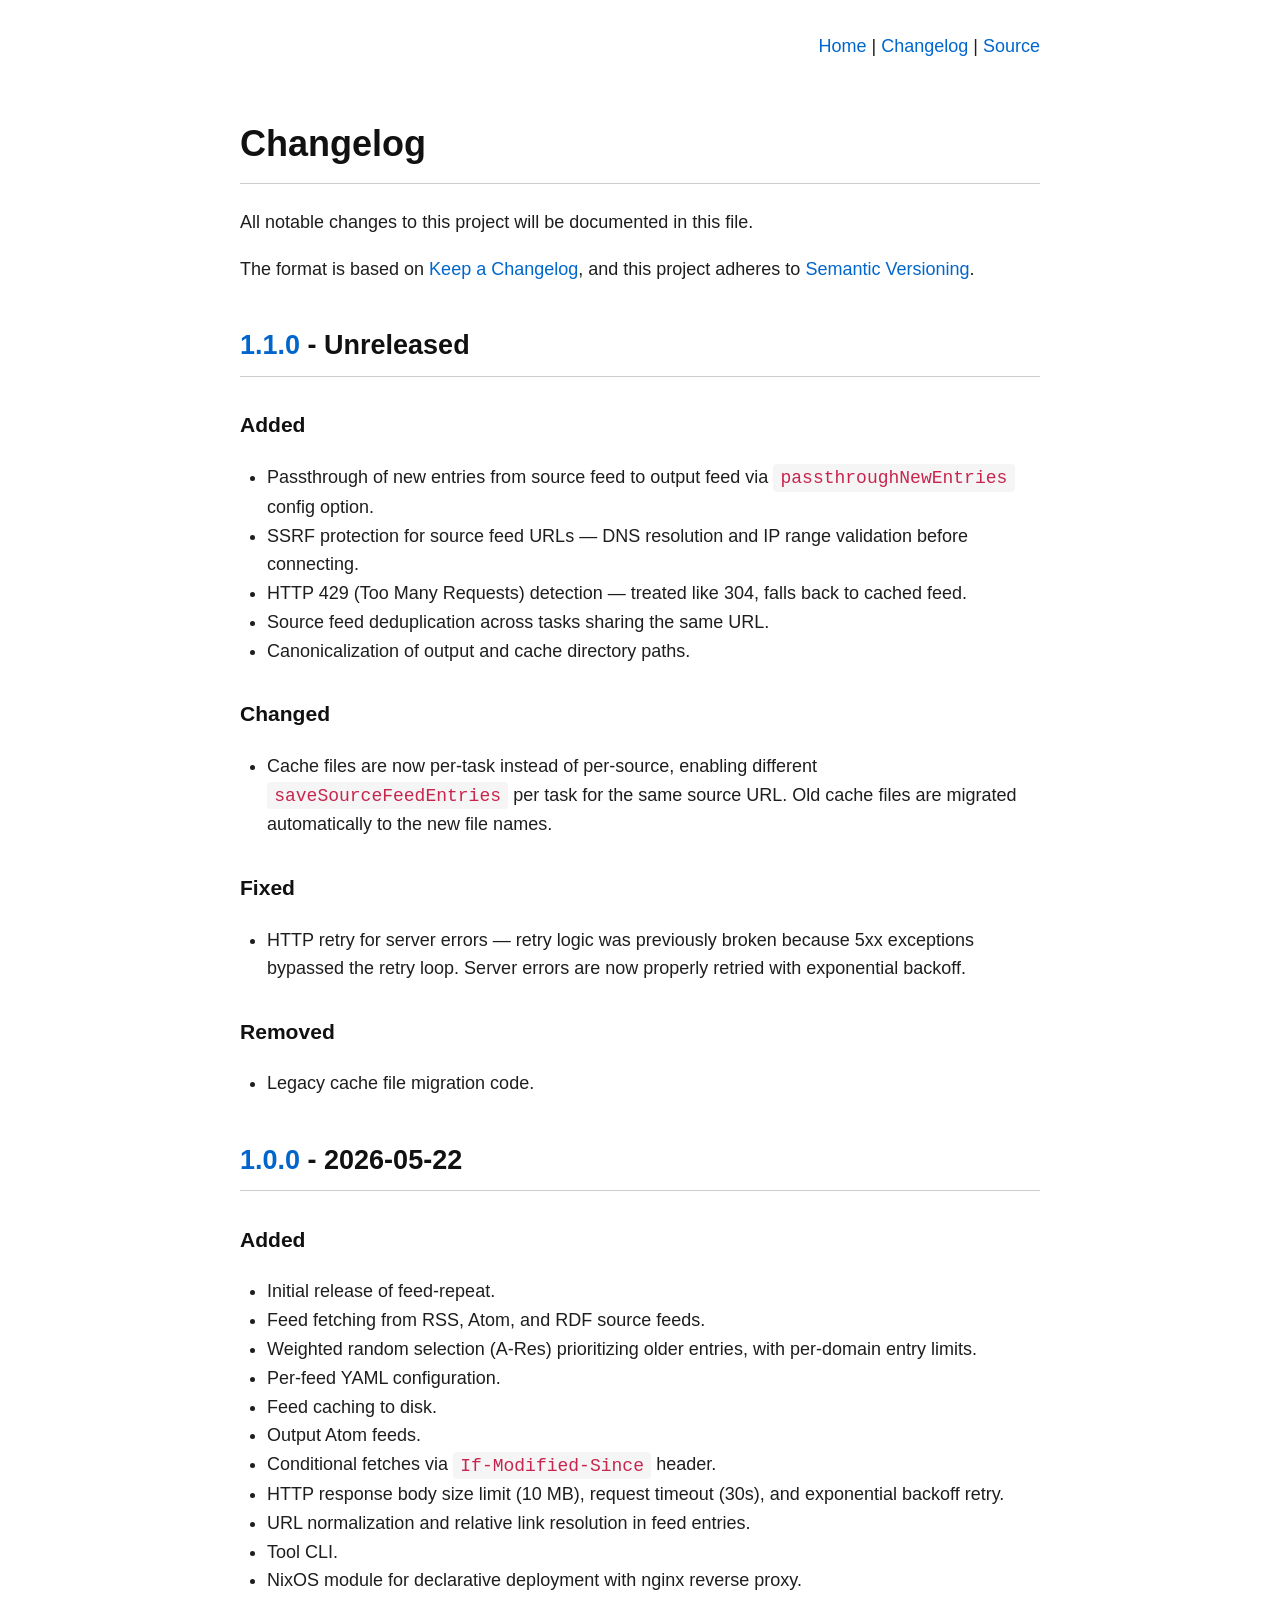
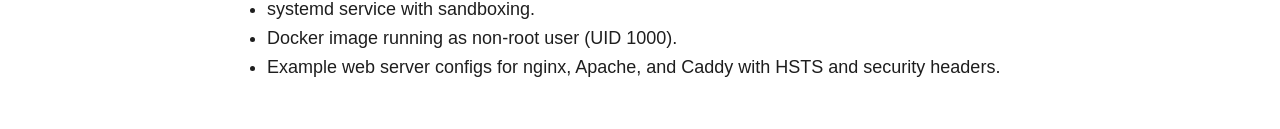
==== docs/CHANGELOG.html @ 39e932a2 "Adds generated website" ====
<!DOCTYPE html>
<html xmlns="http://www.w3.org/1999/xhtml" lang xml:lang>
<head>
  <meta charset="utf-8" />
  <meta name="generator" content="pandoc" />
  <meta name="viewport" content="width=device-width, initial-scale=1.0, user-scalable=yes" />
  <title>Changelog — feed-repeat</title>
  <style>
code{white-space: pre-wrap;}
span.smallcaps{font-variant: small-caps;}
div.columns{display: flex; gap: min(4vw, 1.5em);}
div.column{flex: auto; overflow-x: auto;}
div.hanging-indent{margin-left: 1.5em; text-indent: -1.5em;}

ul.task-list[class]{list-style: none;}
ul.task-list li input[type="checkbox"] {
font-size: inherit;
width: 0.8em;
margin: 0 0.8em 0.2em -1.6em;
vertical-align: middle;
}
.display.math{display: block; text-align: center; margin: 0.5rem auto;}
</style>
  <style type="text/css">

body {
background-color: #ffffff;
color: #1e1e1e;
font-family: sans-serif;
font-size: 18px;
line-height: 1.6;
margin: 0 auto;
padding: 2rem;
max-width: 50rem;
}

h1, h2, h3, h4, h5, h6 {
color: #111111;
margin-top: 1.5em;
}
h1, h2 {
border-bottom: 1px solid #ccc;
padding-bottom: 0.3em;
}

a {
color: #0066cc;
text-decoration: none;
}
a:hover {
text-decoration: underline;
}

pre, code {
background-color: #f5f5f5;
color: #c7254e;
padding: 0.2em 0.4em;
border-radius: 4px;
font-family: monospace;
}
pre {
padding: 1em;
overflow-x: auto;
white-space: pre-wrap;
word-wrap: break-word;
}

blockquote {
border-left: 4px solid #ccc;
margin: 1em 0;
padding-left: 1em;
color: #666;
font-style: italic;
}

ul, ol {
padding-left: 1.5em;
}

table {
border-collapse: collapse;
margin: 1em 0;
width: 100%;
display: block;
overflow-x: auto;
}
table, th, td {
border: 1px solid #ccc;
}
th, td {
padding: 0.5em;
}
th {
background: #eee;
color: #111;
}

img, video, iframe {
max-width: 100%;
height: auto;
display: block;
margin: 1em auto;
}

hr {
border: none;
border-top: 1px solid #ccc;
}

p {
margin: 1em 0;
}
nav {
text-align: right;
}</style>
</head>
<body>
<nav><a href="index.html">Home</a> | <a href="CHANGELOG.html">Changelog</a> | <a href="https://github.com/abhin4v/feed-repeat">Source</a></nav>

<h1 id="changelog">Changelog</h1>
<p>All notable changes to this project will be documented in this
file.</p>
<p>The format is based on <a href="https://keepachangelog.com/en/1.1.0/">Keep a Changelog</a>, and
this project adheres to <a href="https://semver.org/spec/v2.0.0.html">Semantic Versioning</a>.</p>
<h2 id="unreleased"><a href="https://github.com/abhin4v/feed-repeat/compare/1.0.0...main">1.1.0</a>
- Unreleased</h2>
<h3 id="added">Added</h3>
<ul>
<li>Passthrough of new entries from source feed to output feed via
<code>passthroughNewEntries</code> config option.</li>
<li>SSRF protection for source feed URLs — DNS resolution and IP range
validation before connecting.</li>
<li>HTTP 429 (Too Many Requests) detection — treated like 304, falls
back to cached feed.</li>
<li>Source feed deduplication across tasks sharing the same URL.</li>
<li>Canonicalization of output and cache directory paths.</li>
</ul>
<h3 id="changed">Changed</h3>
<ul>
<li>Cache files are now per-task instead of per-source, enabling
different <code>saveSourceFeedEntries</code> per task for the same
source URL. Old cache files are migrated automatically to the new file
names.</li>
</ul>
<h3 id="fixed">Fixed</h3>
<ul>
<li>HTTP retry for server errors — retry logic was previously broken
because 5xx exceptions bypassed the retry loop. Server errors are now
properly retried with exponential backoff.</li>
</ul>
<h3 id="removed">Removed</h3>
<ul>
<li>Legacy cache file migration code.</li>
</ul>
<h2 id="section"><a href="https://github.com/abhin4v/feed-repeat/releases/tag/1.0.0">1.0.0</a>
- 2026-05-22</h2>
<h3 id="added-1">Added</h3>
<ul>
<li>Initial release of feed-repeat.</li>
<li>Feed fetching from RSS, Atom, and RDF source feeds.</li>
<li>Weighted random selection (A-Res) prioritizing older entries, with
per-domain entry limits.</li>
<li>Per-feed YAML configuration.</li>
<li>Feed caching to disk.</li>
<li>Output Atom feeds.</li>
<li>Conditional fetches via <code>If-Modified-Since</code> header.</li>
<li>HTTP response body size limit (10 MB), request timeout (30s), and
exponential backoff retry.</li>
<li>URL normalization and relative link resolution in feed entries.</li>
<li>Tool CLI.</li>
<li>NixOS module for declarative deployment with nginx reverse
proxy.</li>
<li>systemd service with sandboxing.</li>
<li>Docker image running as non-root user (UID 1000).</li>
<li>Example web server configs for nginx, Apache, and Caddy with HSTS
and security headers.</li>
</ul>
</body>
</html>
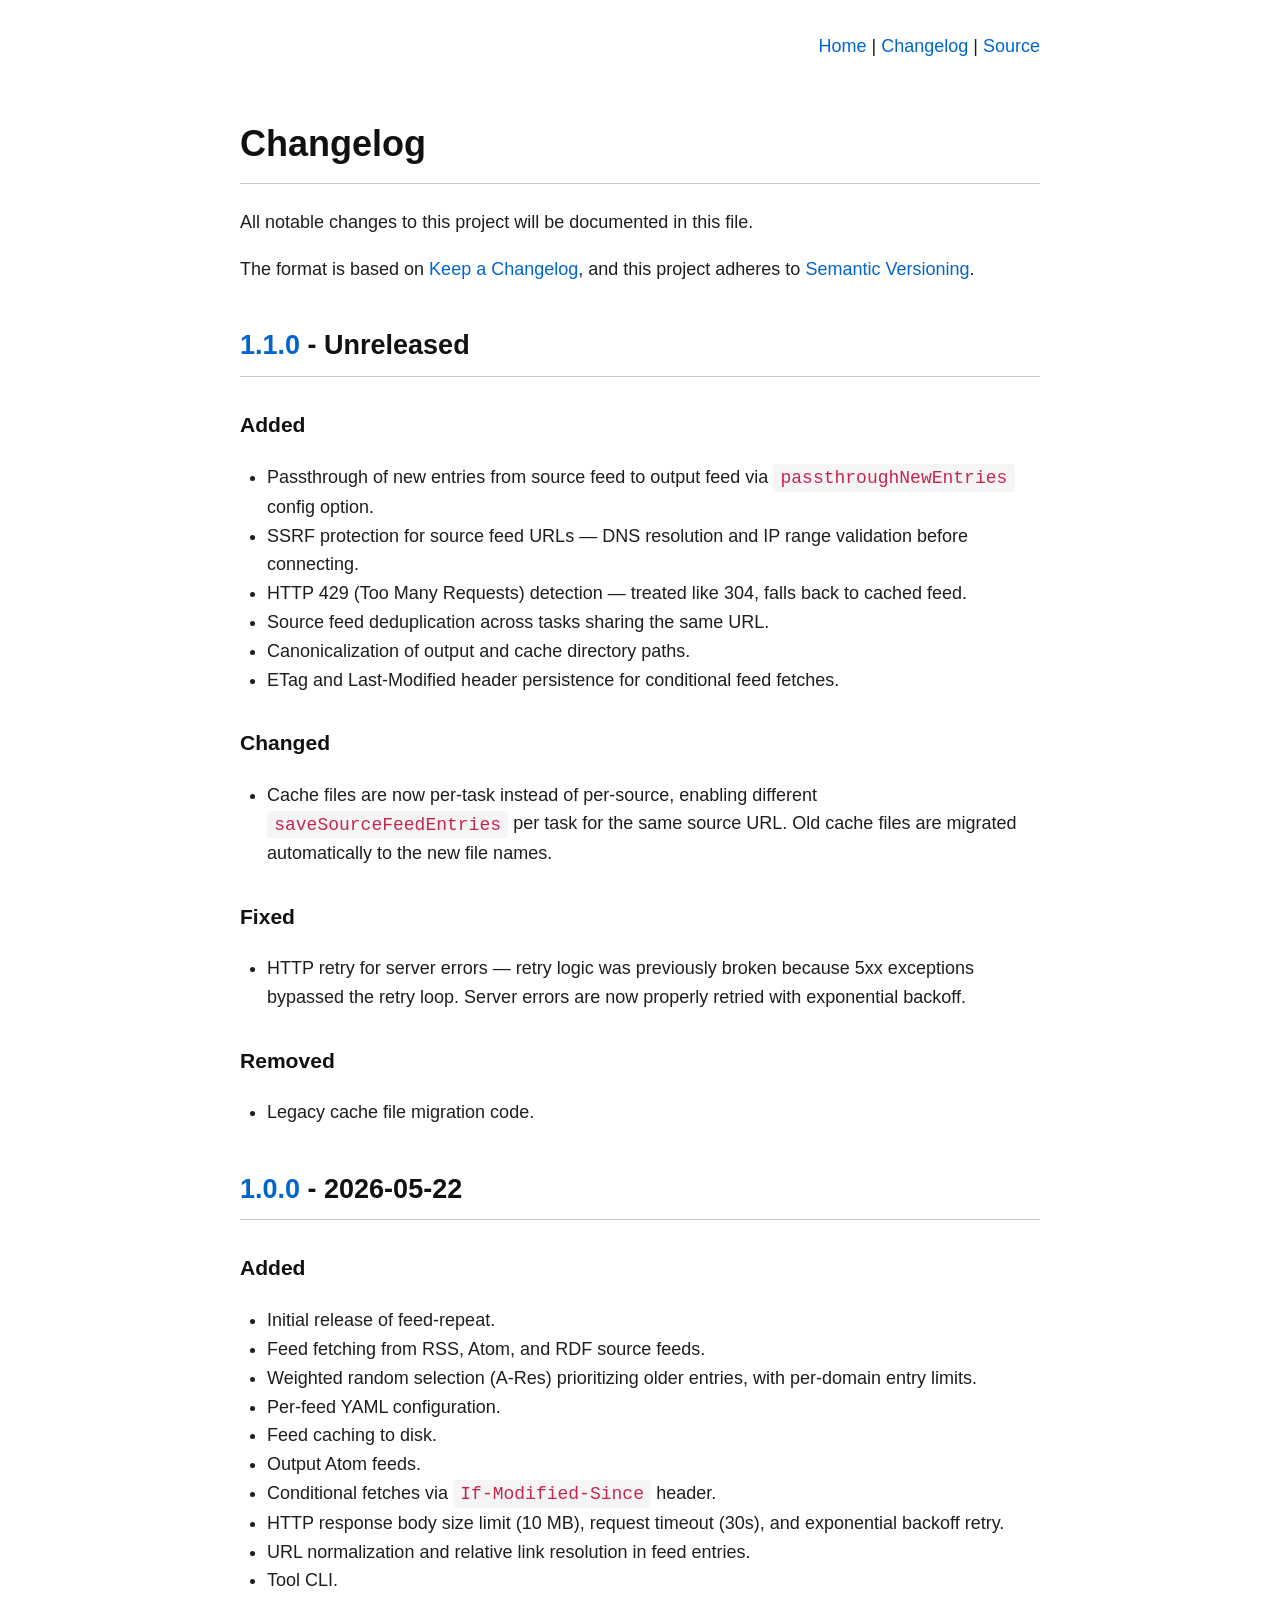
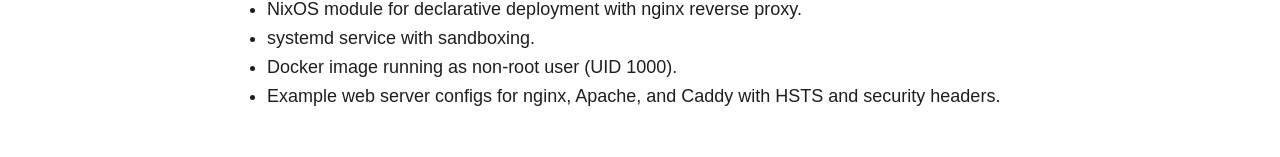
==== commit 1529db51: "Adds support for conditional fetch based on ETag header + persistence of ETag and Last-Modified head" ====
--- a/docs/CHANGELOG.html
+++ b/docs/CHANGELOG.html
@@ -134,6 +134,8 @@
 back to cached feed.</li>
 <li>Source feed deduplication across tasks sharing the same URL.</li>
 <li>Canonicalization of output and cache directory paths.</li>
+<li>ETag and Last-Modified header persistence for conditional feed
+fetches.</li>
 </ul>
 <h3 id="changed">Changed</h3>
 <ul>
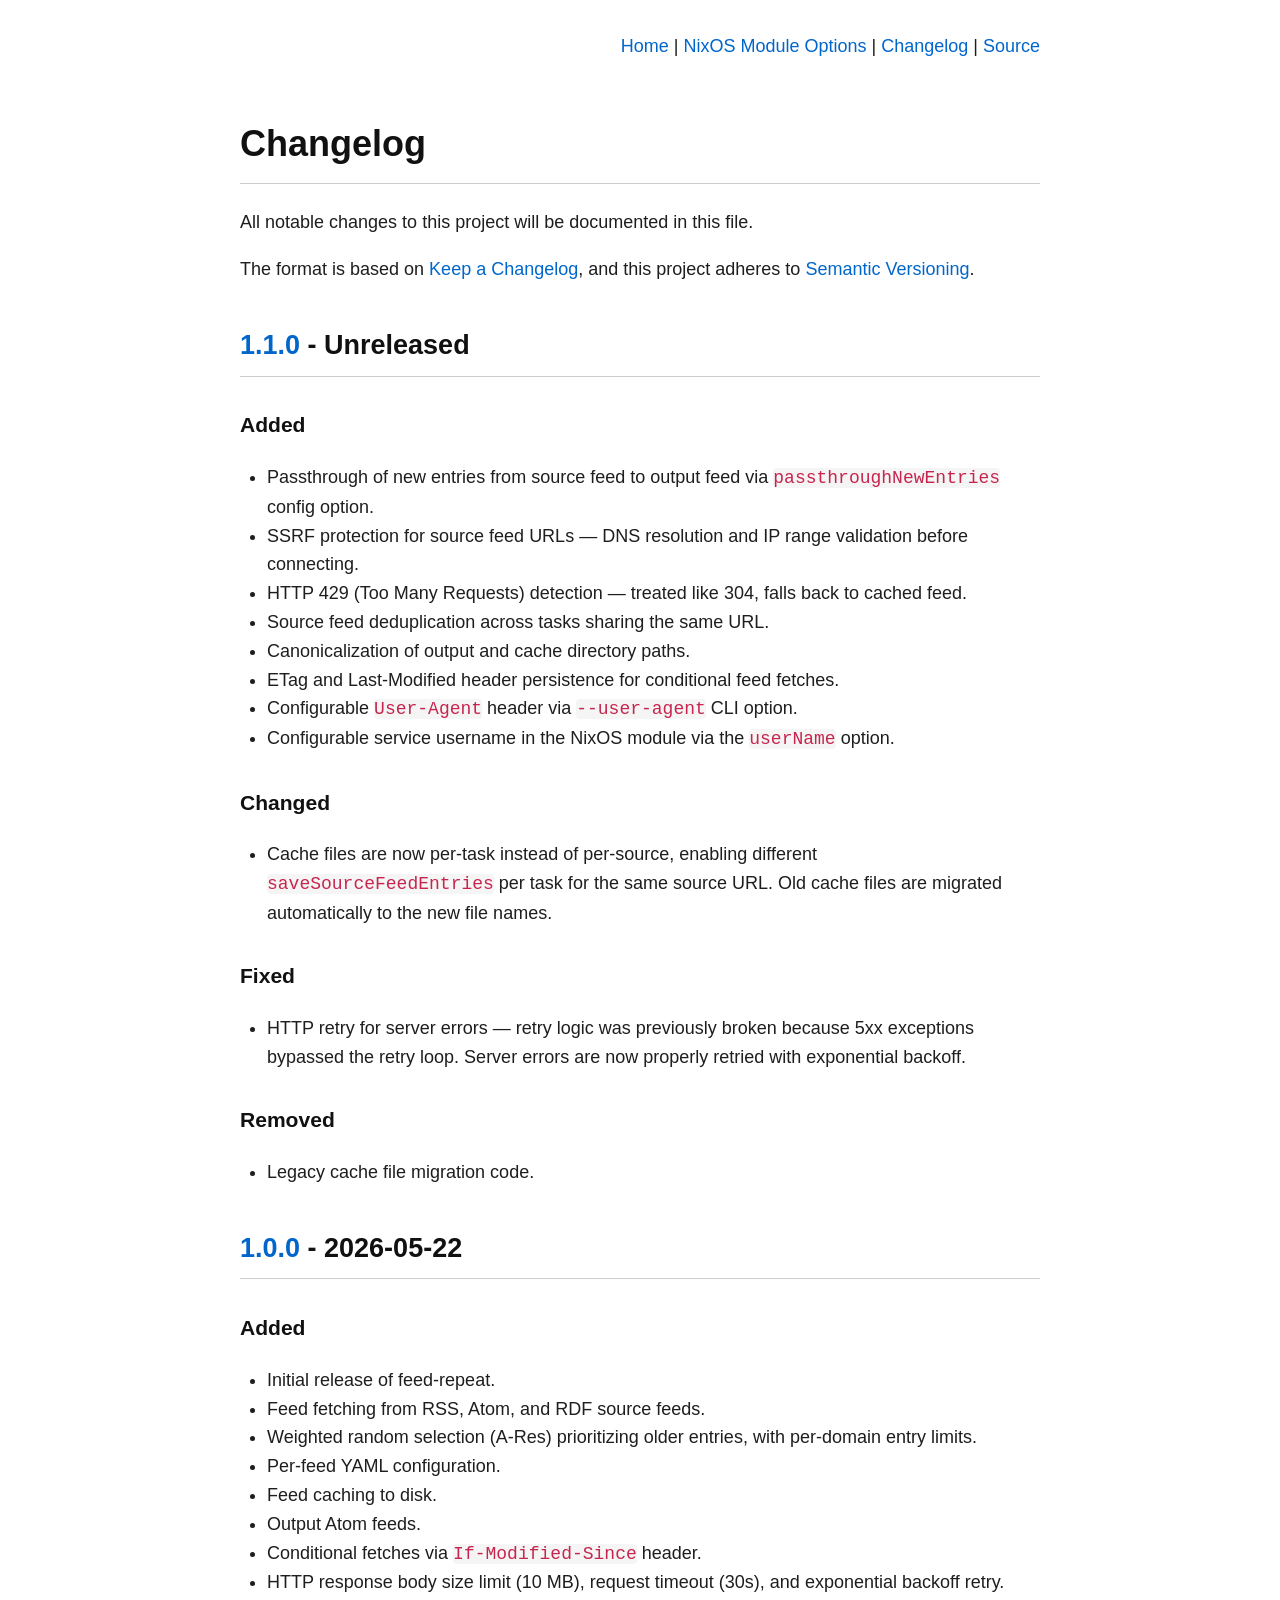
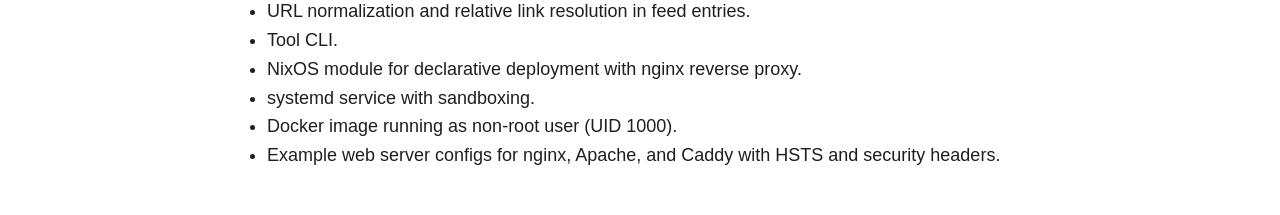
==== commit 5dc22871: "Adds docs for NixOS module options" ====
--- a/docs/CHANGELOG.html
+++ b/docs/CHANGELOG.html
@@ -54,7 +54,6 @@
 pre, code {
 background-color: #f5f5f5;
 color: #c7254e;
-padding: 0.2em 0.4em;
 border-radius: 4px;
 font-family: monospace;
 }
@@ -112,10 +111,11 @@
 }
 nav {
 text-align: right;
-}</style>
+}
+</style>
 </head>
 <body>
-<nav><a href="index.html">Home</a> | <a href="CHANGELOG.html">Changelog</a> | <a href="https://github.com/abhin4v/feed-repeat">Source</a></nav>
+<nav><a href="index.html">Home</a> | <a href="nix-module-options.html">NixOS Module Options</a> | <a href="CHANGELOG.html">Changelog</a> | <a href="https://github.com/abhin4v/feed-repeat">Source</a></nav>
 
 <h1 id="changelog">Changelog</h1>
 <p>All notable changes to this project will be documented in this
@@ -136,6 +136,10 @@
 <li>Canonicalization of output and cache directory paths.</li>
 <li>ETag and Last-Modified header persistence for conditional feed
 fetches.</li>
+<li>Configurable <code>User-Agent</code> header via
+<code>--user-agent</code> CLI option.</li>
+<li>Configurable service username in the NixOS module via the
+<code>userName</code> option.</li>
 </ul>
 <h3 id="changed">Changed</h3>
 <ul>
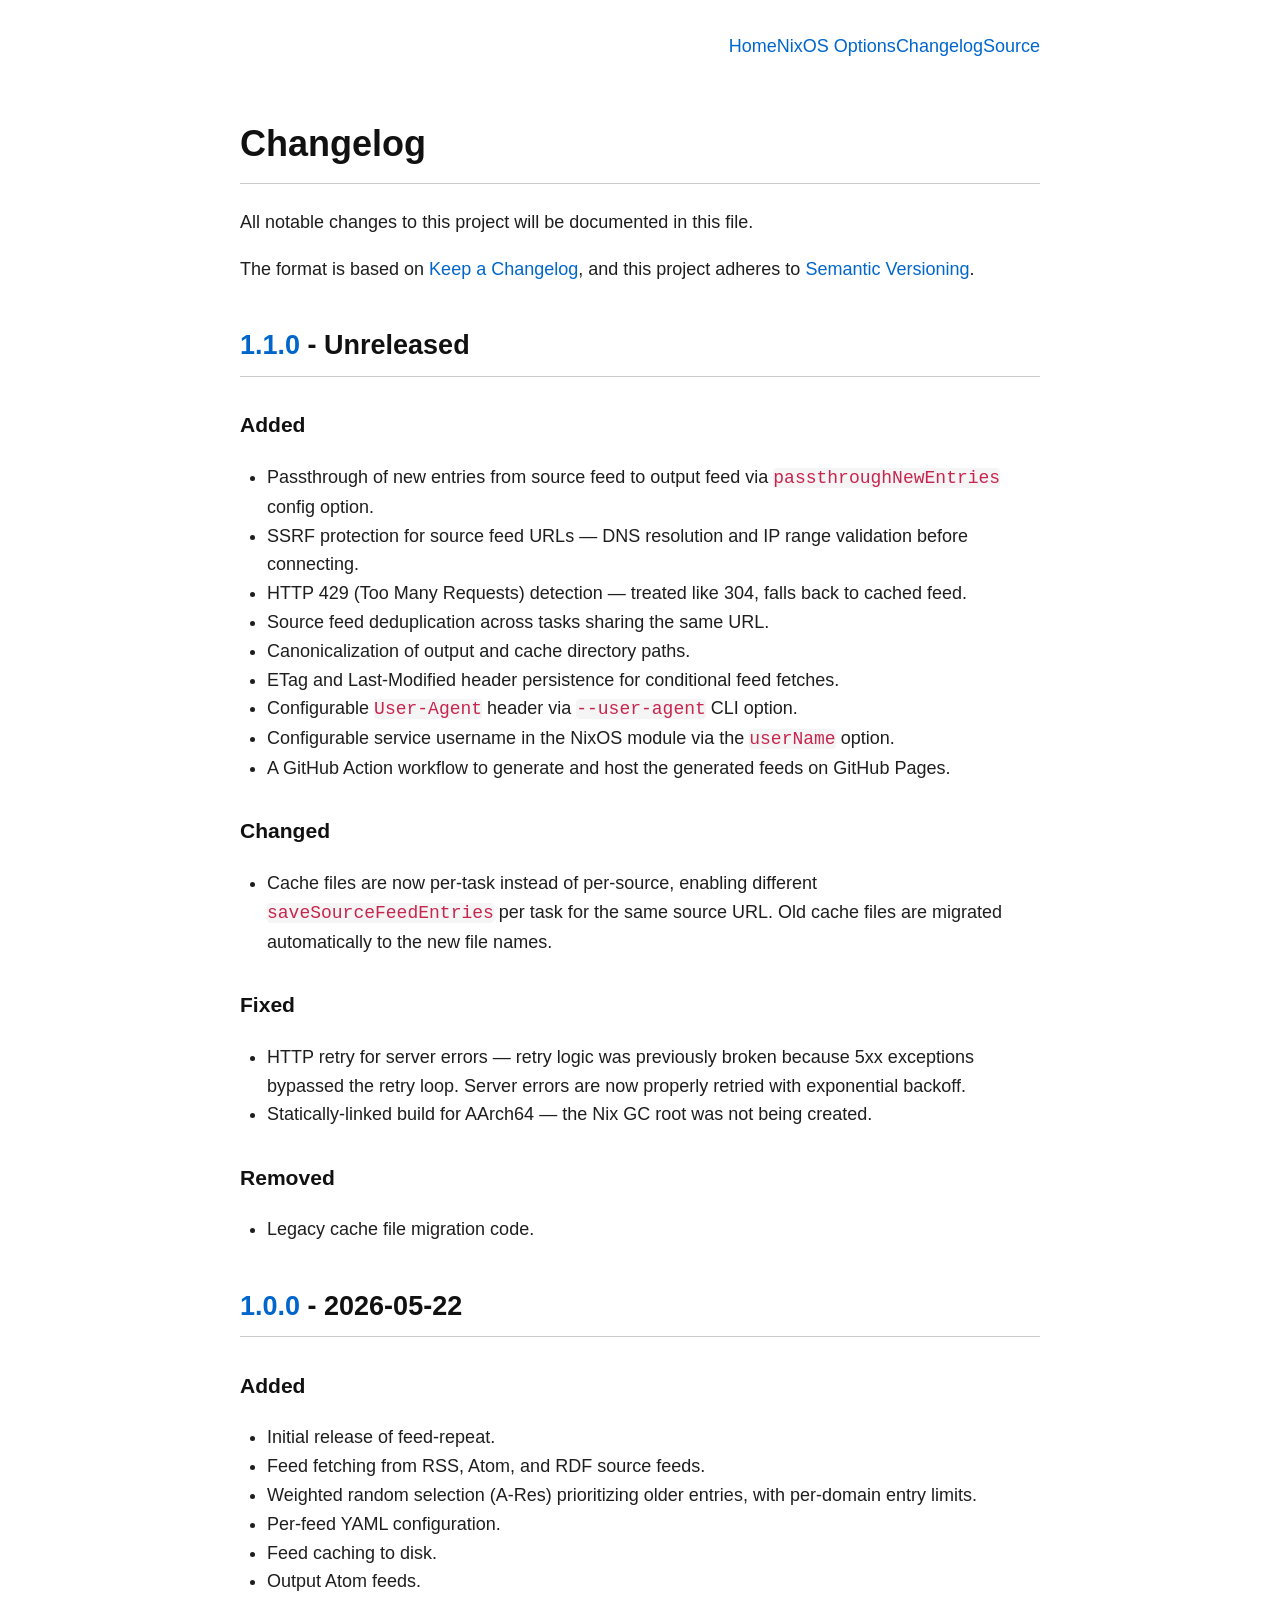
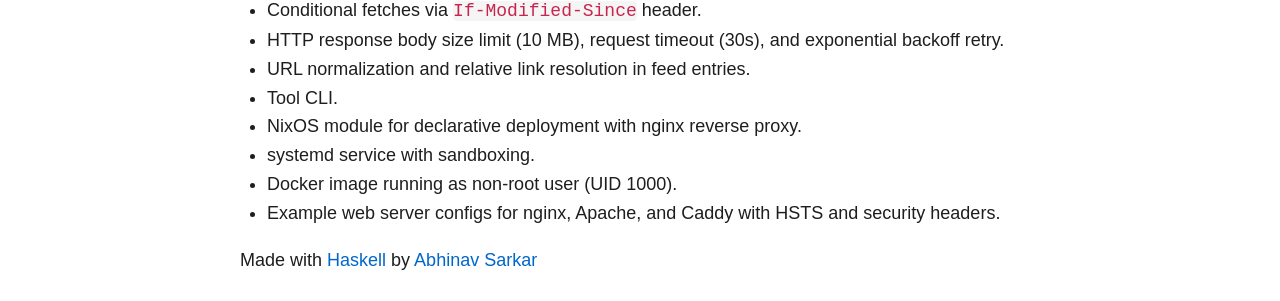
==== commit b7b3ec32: "Fixes static build for AArch64" ====
--- a/docs/CHANGELOG.html
+++ b/docs/CHANGELOG.html
@@ -1,128 +1,41 @@
 <!DOCTYPE html>
-<html xmlns="http://www.w3.org/1999/xhtml" lang xml:lang>
+<html xmlns="http://www.w3.org/1999/xhtml" lang="" xml:lang="">
 <head>
   <meta charset="utf-8" />
   <meta name="generator" content="pandoc" />
   <meta name="viewport" content="width=device-width, initial-scale=1.0, user-scalable=yes" />
   <title>Changelog — feed-repeat</title>
   <style>
-code{white-space: pre-wrap;}
-span.smallcaps{font-variant: small-caps;}
-div.columns{display: flex; gap: min(4vw, 1.5em);}
-div.column{flex: auto; overflow-x: auto;}
-div.hanging-indent{margin-left: 1.5em; text-indent: -1.5em;}
-
-ul.task-list[class]{list-style: none;}
-ul.task-list li input[type="checkbox"] {
-font-size: inherit;
-width: 0.8em;
-margin: 0 0.8em 0.2em -1.6em;
-vertical-align: middle;
-}
-.display.math{display: block; text-align: center; margin: 0.5rem auto;}
-</style>
-  <style type="text/css">
-
-body {
-background-color: #ffffff;
-color: #1e1e1e;
-font-family: sans-serif;
-font-size: 18px;
-line-height: 1.6;
-margin: 0 auto;
-padding: 2rem;
-max-width: 50rem;
-}
-
-h1, h2, h3, h4, h5, h6 {
-color: #111111;
-margin-top: 1.5em;
-}
-h1, h2 {
-border-bottom: 1px solid #ccc;
-padding-bottom: 0.3em;
-}
-
-a {
-color: #0066cc;
-text-decoration: none;
-}
-a:hover {
-text-decoration: underline;
-}
-
-pre, code {
-background-color: #f5f5f5;
-color: #c7254e;
-border-radius: 4px;
-font-family: monospace;
-}
-pre {
-padding: 1em;
-overflow-x: auto;
-white-space: pre-wrap;
-word-wrap: break-word;
-}
-
-blockquote {
-border-left: 4px solid #ccc;
-margin: 1em 0;
-padding-left: 1em;
-color: #666;
-font-style: italic;
-}
-
-ul, ol {
-padding-left: 1.5em;
-}
-
-table {
-border-collapse: collapse;
-margin: 1em 0;
-width: 100%;
-display: block;
-overflow-x: auto;
-}
-table, th, td {
-border: 1px solid #ccc;
-}
-th, td {
-padding: 0.5em;
-}
-th {
-background: #eee;
-color: #111;
-}
-
-img, video, iframe {
-max-width: 100%;
-height: auto;
-display: block;
-margin: 1em auto;
-}
-
-hr {
-border: none;
-border-top: 1px solid #ccc;
-}
-
-p {
-margin: 1em 0;
-}
-nav {
-text-align: right;
-}
-</style>
+    code{white-space: pre-wrap;}
+    span.smallcaps{font-variant: small-caps;}
+    div.columns{display: flex; gap: min(4vw, 1.5em);}
+    div.column{flex: auto; overflow-x: auto;}
+    div.hanging-indent{margin-left: 1.5em; text-indent: -1.5em;}
+    /* The extra [class] is a hack that increases specificity enough to
+       override a similar rule in reveal.js */
+    ul.task-list[class]{list-style: none;}
+    ul.task-list li input[type="checkbox"] {
+      font-size: inherit;
+      width: 0.8em;
+      margin: 0 0.8em 0.2em -1.6em;
+      vertical-align: middle;
+    }
+    .display.math{display: block; text-align: center; margin: 0.5rem auto;}
+  </style>
+  <link rel="stylesheet" href="light.css" />
 </head>
 <body>
-<nav><a href="index.html">Home</a> | <a href="nix-module-options.html">NixOS Module Options</a> | <a href="CHANGELOG.html">Changelog</a> | <a href="https://github.com/abhin4v/feed-repeat">Source</a></nav>
+<nav><a href="index.html">Home</a><a href="nix-module-options.html">NixOS Options</a><a href="CHANGELOG.html">Changelog</a><a href="https://github.com/abhin4v/feed-repeat">Source</a></nav>
 
 <h1 id="changelog">Changelog</h1>
 <p>All notable changes to this project will be documented in this
 file.</p>
-<p>The format is based on <a href="https://keepachangelog.com/en/1.1.0/">Keep a Changelog</a>, and
-this project adheres to <a href="https://semver.org/spec/v2.0.0.html">Semantic Versioning</a>.</p>
-<h2 id="unreleased"><a href="https://github.com/abhin4v/feed-repeat/compare/1.0.0...main">1.1.0</a>
+<p>The format is based on <a
+href="https://keepachangelog.com/en/1.1.0/">Keep a Changelog</a>, and
+this project adheres to <a
+href="https://semver.org/spec/v2.0.0.html">Semantic Versioning</a>.</p>
+<h2 id="unreleased"><a
+href="https://github.com/abhin4v/feed-repeat/compare/1.0.0...main">1.1.0</a>
 - Unreleased</h2>
 <h3 id="added">Added</h3>
 <ul>
@@ -140,6 +53,8 @@
 <code>--user-agent</code> CLI option.</li>
 <li>Configurable service username in the NixOS module via the
 <code>userName</code> option.</li>
+<li>A GitHub Action workflow to generate and host the generated feeds on
+GitHub Pages.</li>
 </ul>
 <h3 id="changed">Changed</h3>
 <ul>
@@ -153,12 +68,15 @@
 <li>HTTP retry for server errors — retry logic was previously broken
 because 5xx exceptions bypassed the retry loop. Server errors are now
 properly retried with exponential backoff.</li>
+<li>Statically-linked build for AArch64 — the Nix GC root was not being
+created.</li>
 </ul>
 <h3 id="removed">Removed</h3>
 <ul>
 <li>Legacy cache file migration code.</li>
 </ul>
-<h2 id="section"><a href="https://github.com/abhin4v/feed-repeat/releases/tag/1.0.0">1.0.0</a>
+<h2 id="section"><a
+href="https://github.com/abhin4v/feed-repeat/releases/tag/1.0.0">1.0.0</a>
 - 2026-05-22</h2>
 <h3 id="added-1">Added</h3>
 <ul>
@@ -181,5 +99,6 @@
 <li>Example web server configs for nginx, Apache, and Caddy with HSTS
 and security headers.</li>
 </ul>
+<footer>Made with <a href="https://www.haskell.org/">Haskell</a> by <a href="https://abhinavsarkar.net/">Abhinav Sarkar</a></footer>
 </body>
 </html>
--- a/docs/light.css
+++ b/docs/light.css
@@ -0,0 +1,106 @@
+/** MIT License Copyright (c) 2024 MingFei2001
+https://github.com/MingFei2001/pandoc-css/blob/main/themes/basic/light.css
+**/
+
+/* Base body styles */
+body {
+  background-color: #ffffff;
+  color: #1e1e1e;
+  font-family: sans-serif;
+  font-size: 18px;
+  line-height: 1.6;
+  margin: 0 auto;
+  padding: 2rem;
+  max-width: 50rem;
+}
+
+/* Headings */
+h1, h2, h3, h4, h5, h6 {
+  color: #111111;
+  margin-top: 1.5em;
+}
+
+h1, h2 {
+  border-bottom: 1px solid #ccc;
+  padding-bottom: 0.3em;
+}
+
+/* Links */
+a {
+  color: #0066cc;
+  text-decoration: none;
+}
+a:hover {
+  text-decoration: underline;
+}
+
+/* Code blocks and inline code */
+pre, code {
+  background-color: #f5f5f5;
+  color: #c7254e;
+  border-radius: 4px;
+  font-family: monospace;
+}
+
+pre {
+  padding: 1em;
+  overflow-x: auto;
+  white-space: pre-wrap;
+  word-wrap: break-word;
+}
+
+/* Blockquotes */
+blockquote {
+  border-left: 4px solid #ccc;
+  margin: 1em 0;
+  padding-left: 1em;
+  color: #666;
+  font-style: italic;
+}
+
+/* Lists */
+ul, ol {
+  padding-left: 1.5em;
+}
+
+/* Tables */
+table {
+  border-collapse: collapse;
+  margin: 1em 0;
+  width: 100%;
+  display: block;
+  overflow-x: auto;
+}
+table, th, td {
+  border: 1px solid #ccc;
+}
+th, td {
+  padding: 0.5em;
+}
+th {
+  background: #eee;
+  color: #111;
+}
+
+/* Media (images, videos, iframes) */
+img, video, iframe {
+  max-width: 100%;
+  height: auto;
+  display: block;
+  margin: 1em auto;
+}
+
+/* Horizontal rule */
+hr {
+  border: none;
+  border-top: 1px solid #ccc;
+}
+
+/* Paragraph spacing */
+p {
+  margin: 1em 0;
+}
+
+nav {
+  text-align: right;
+}
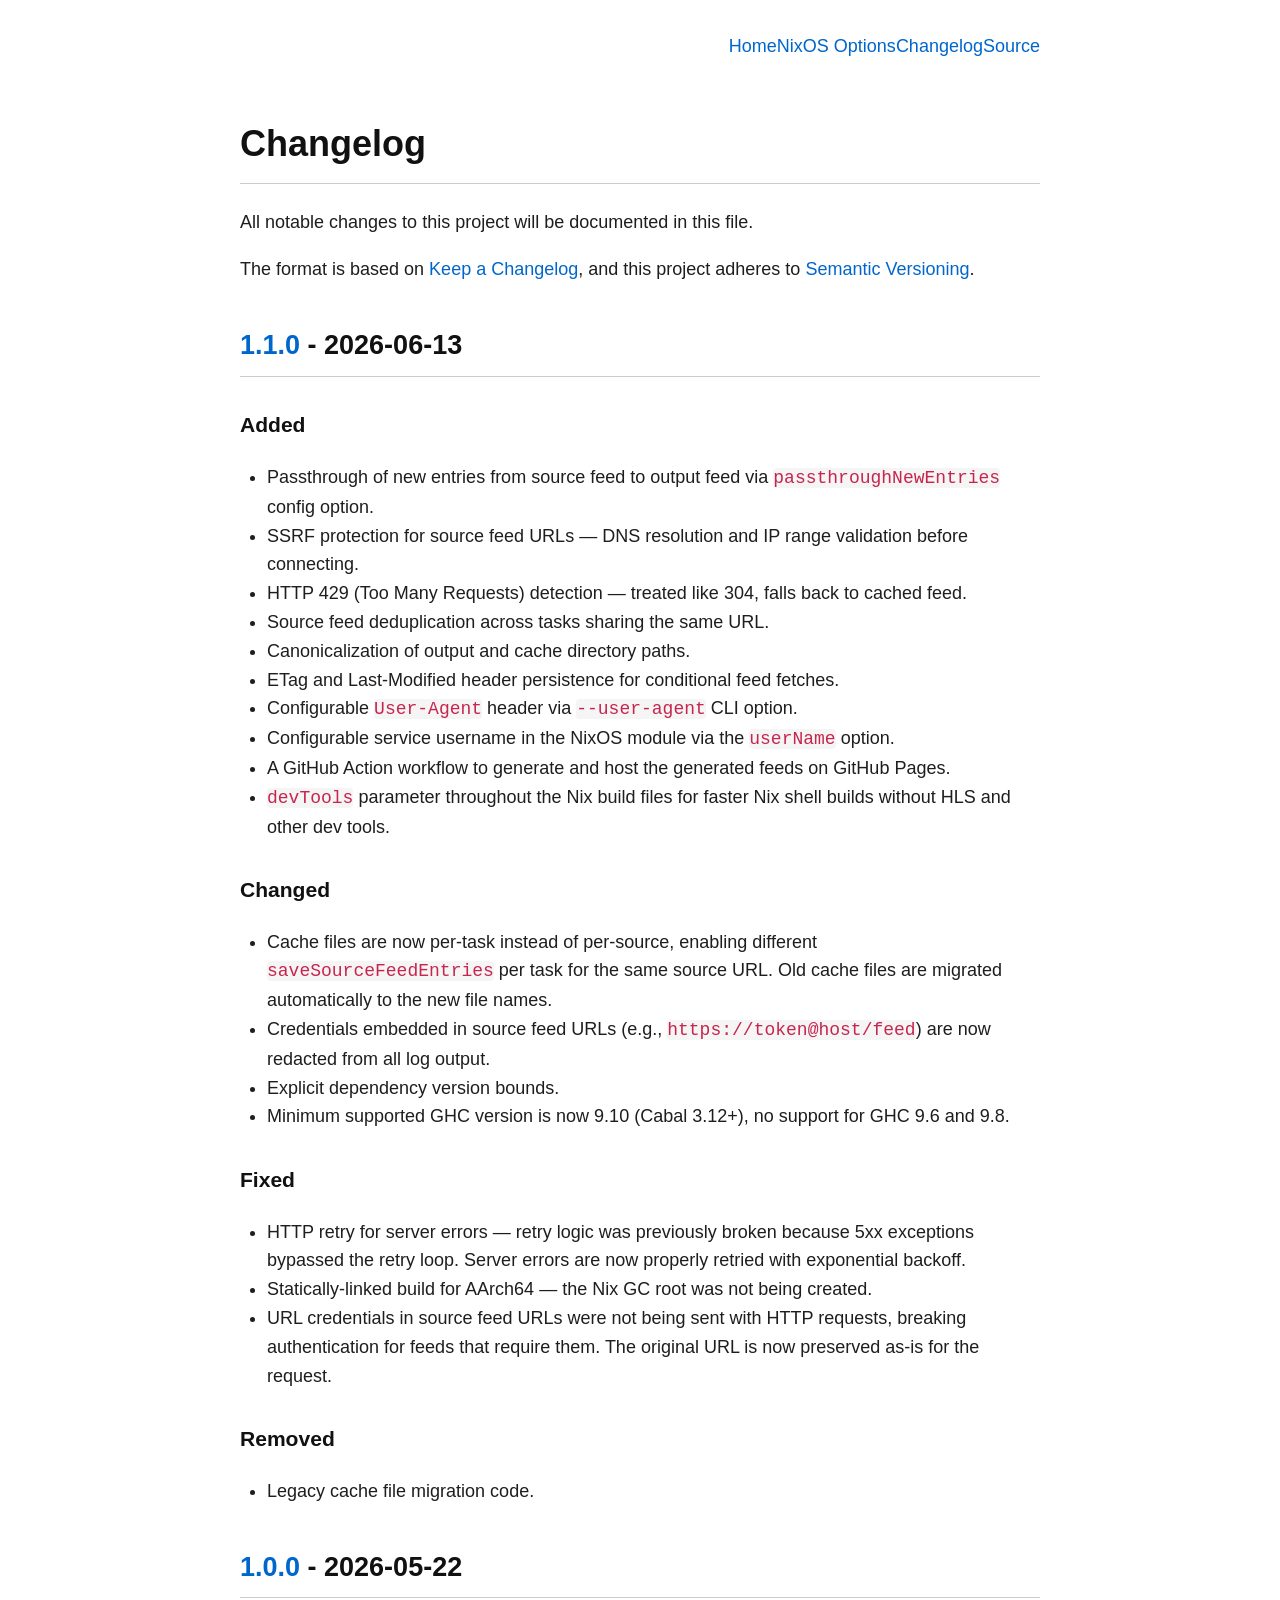
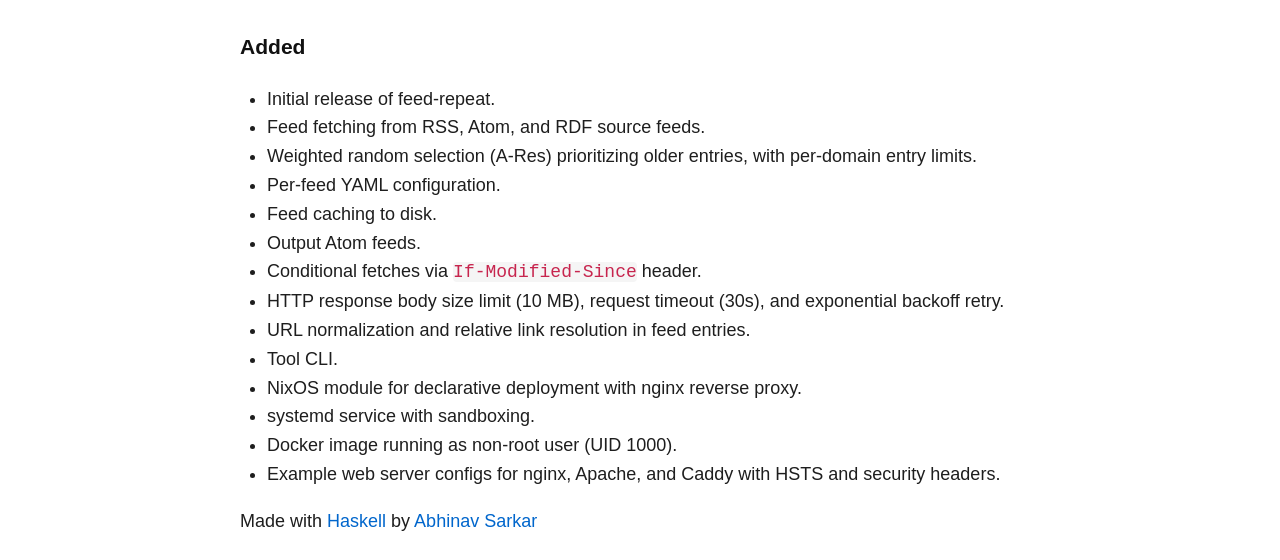
==== commit 5840cf83: "Redirects website to projects.abhinavsarkar.net/feed-repeat" ====
--- a/docs/CHANGELOG.html
+++ b/docs/CHANGELOG.html
@@ -23,9 +23,17 @@
     .display.math{display: block; text-align: center; margin: 0.5rem auto;}
   </style>
   <link rel="stylesheet" href="light.css" />
+<script>
+  if (location.hostname === "abhin4v.github.io") {
+    location.replace(
+      "https://projects.abhinavsarkar.net/feed-repeat/" +
+      location.pathname.replace(/^\/feed-repeat\//, "")
+    );
+  }
+</script>
 </head>
 <body>
-<nav><a href="index.html">Home</a><a href="nix-module-options.html">NixOS Options</a><a href="CHANGELOG.html">Changelog</a><a href="https://github.com/abhin4v/feed-repeat">Source</a></nav>
+<nav><a href="https://projects.abhinavsarkar.net/feed-repeat/">Home</a><a href="https://projects.abhinavsarkar.net/feed-repeat/nix-module-options.html">NixOS Options</a><a href="https://projects.abhinavsarkar.net/feed-repeat/CHANGELOG.html">Changelog</a><a href="https://github.com/abhin4v/feed-repeat">Source</a></nav>
 
 <h1 id="changelog">Changelog</h1>
 <p>All notable changes to this project will be documented in this
@@ -34,9 +42,9 @@
 href="https://keepachangelog.com/en/1.1.0/">Keep a Changelog</a>, and
 this project adheres to <a
 href="https://semver.org/spec/v2.0.0.html">Semantic Versioning</a>.</p>
-<h2 id="unreleased"><a
-href="https://github.com/abhin4v/feed-repeat/compare/1.0.0...main">1.1.0</a>
-- Unreleased</h2>
+<h2 id="section"><a
+href="https://github.com/abhin4v/feed-repeat/releases/tag/1.1.0">1.1.0</a>
+- 2026-06-13</h2>
 <h3 id="added">Added</h3>
 <ul>
 <li>Passthrough of new entries from source feed to output feed via
@@ -55,6 +63,8 @@
 <code>userName</code> option.</li>
 <li>A GitHub Action workflow to generate and host the generated feeds on
 GitHub Pages.</li>
+<li><code>devTools</code> parameter throughout the Nix build files for
+faster Nix shell builds without HLS and other dev tools.</li>
 </ul>
 <h3 id="changed">Changed</h3>
 <ul>
@@ -62,6 +72,12 @@
 different <code>saveSourceFeedEntries</code> per task for the same
 source URL. Old cache files are migrated automatically to the new file
 names.</li>
+<li>Credentials embedded in source feed URLs (e.g.,
+<code>https://token@host/feed</code>) are now redacted from all log
+output.</li>
+<li>Explicit dependency version bounds.</li>
+<li>Minimum supported GHC version is now 9.10 (Cabal 3.12+), no support
+for GHC 9.6 and 9.8.</li>
 </ul>
 <h3 id="fixed">Fixed</h3>
 <ul>
@@ -70,12 +86,15 @@
 properly retried with exponential backoff.</li>
 <li>Statically-linked build for AArch64 — the Nix GC root was not being
 created.</li>
+<li>URL credentials in source feed URLs were not being sent with HTTP
+requests, breaking authentication for feeds that require them. The
+original URL is now preserved as-is for the request.</li>
 </ul>
 <h3 id="removed">Removed</h3>
 <ul>
 <li>Legacy cache file migration code.</li>
 </ul>
-<h2 id="section"><a
+<h2 id="section-1"><a
 href="https://github.com/abhin4v/feed-repeat/releases/tag/1.0.0">1.0.0</a>
 - 2026-05-22</h2>
 <h3 id="added-1">Added</h3>
@@ -99,6 +118,6 @@
 <li>Example web server configs for nginx, Apache, and Caddy with HSTS
 and security headers.</li>
 </ul>
-<footer>Made with <a href="https://www.haskell.org/">Haskell</a> by <a href="https://abhinavsarkar.net/">Abhinav Sarkar</a></footer>
+<footer>Made with <a href="https://www.haskell.org/">Haskell</a> by <a href="https://projects.abhinavsarkar.net/">Abhinav Sarkar</a></footer>
 </body>
 </html>
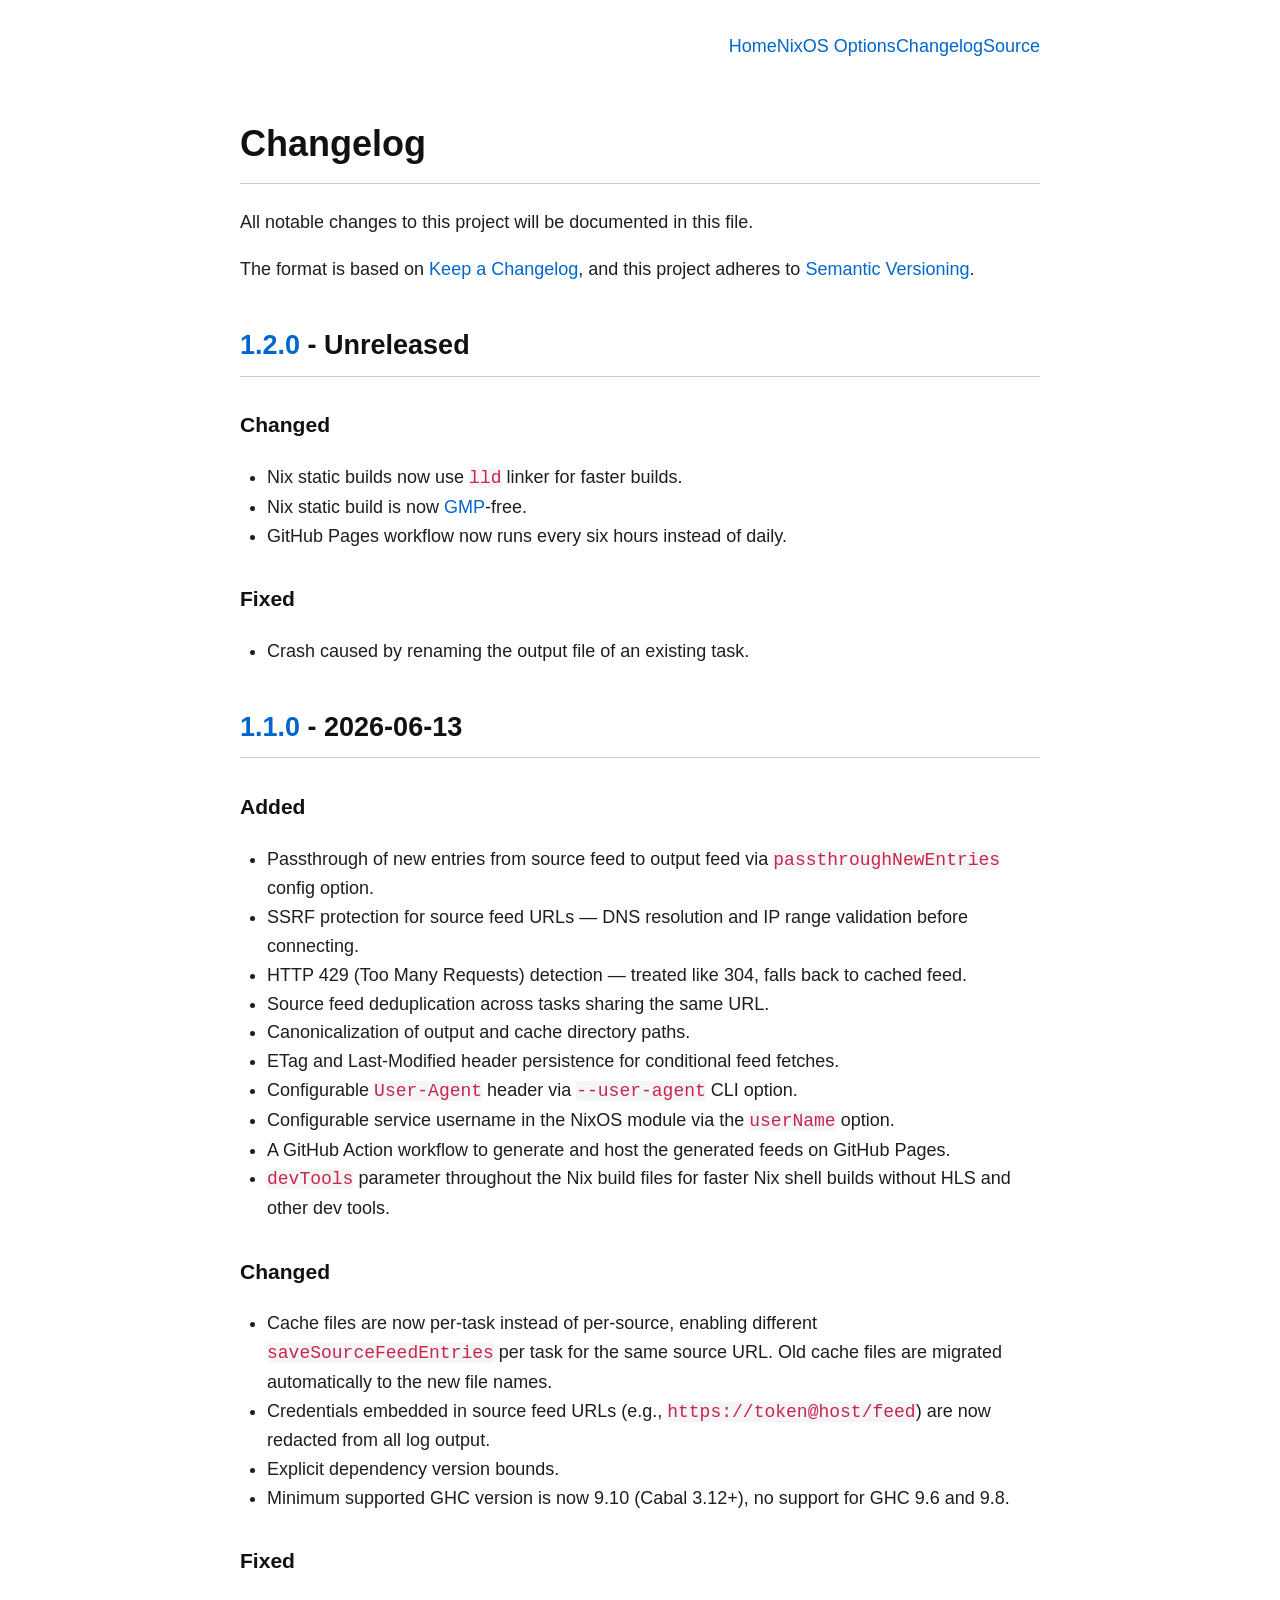
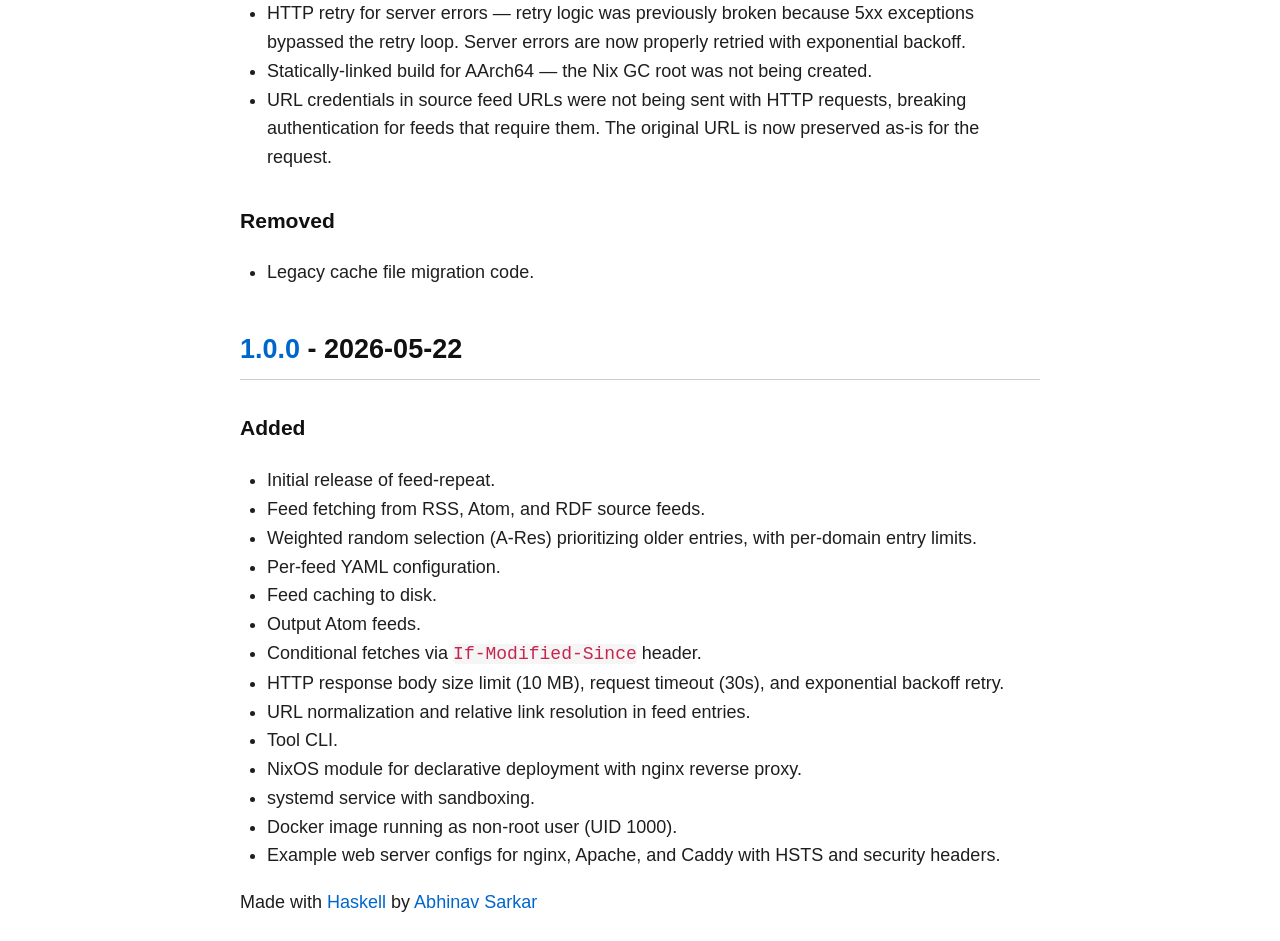
==== commit dcec94b3: "Updates version and changelog" ====
--- a/docs/CHANGELOG.html
+++ b/docs/CHANGELOG.html
@@ -42,6 +42,22 @@
 href="https://keepachangelog.com/en/1.1.0/">Keep a Changelog</a>, and
 this project adheres to <a
 href="https://semver.org/spec/v2.0.0.html">Semantic Versioning</a>.</p>
+<h2 id="unreleased"><a
+href="https://github.com/abhin4v/feed-repeat/compare/1.1.0...main">1.2.0</a>
+- Unreleased</h2>
+<h3 id="changed">Changed</h3>
+<ul>
+<li>Nix static builds now use <code>lld</code> linker for faster
+builds.</li>
+<li>Nix static build is now <a
+href="https://gmplib.org/">GMP</a>-free.</li>
+<li>GitHub Pages workflow now runs every six hours instead of
+daily.</li>
+</ul>
+<h3 id="fixed">Fixed</h3>
+<ul>
+<li>Crash caused by renaming the output file of an existing task.</li>
+</ul>
 <h2 id="section"><a
 href="https://github.com/abhin4v/feed-repeat/releases/tag/1.1.0">1.1.0</a>
 - 2026-06-13</h2>
@@ -66,7 +82,7 @@
 <li><code>devTools</code> parameter throughout the Nix build files for
 faster Nix shell builds without HLS and other dev tools.</li>
 </ul>
-<h3 id="changed">Changed</h3>
+<h3 id="changed-1">Changed</h3>
 <ul>
 <li>Cache files are now per-task instead of per-source, enabling
 different <code>saveSourceFeedEntries</code> per task for the same
@@ -79,7 +95,7 @@
 <li>Minimum supported GHC version is now 9.10 (Cabal 3.12+), no support
 for GHC 9.6 and 9.8.</li>
 </ul>
-<h3 id="fixed">Fixed</h3>
+<h3 id="fixed-1">Fixed</h3>
 <ul>
 <li>HTTP retry for server errors — retry logic was previously broken
 because 5xx exceptions bypassed the retry loop. Server errors are now
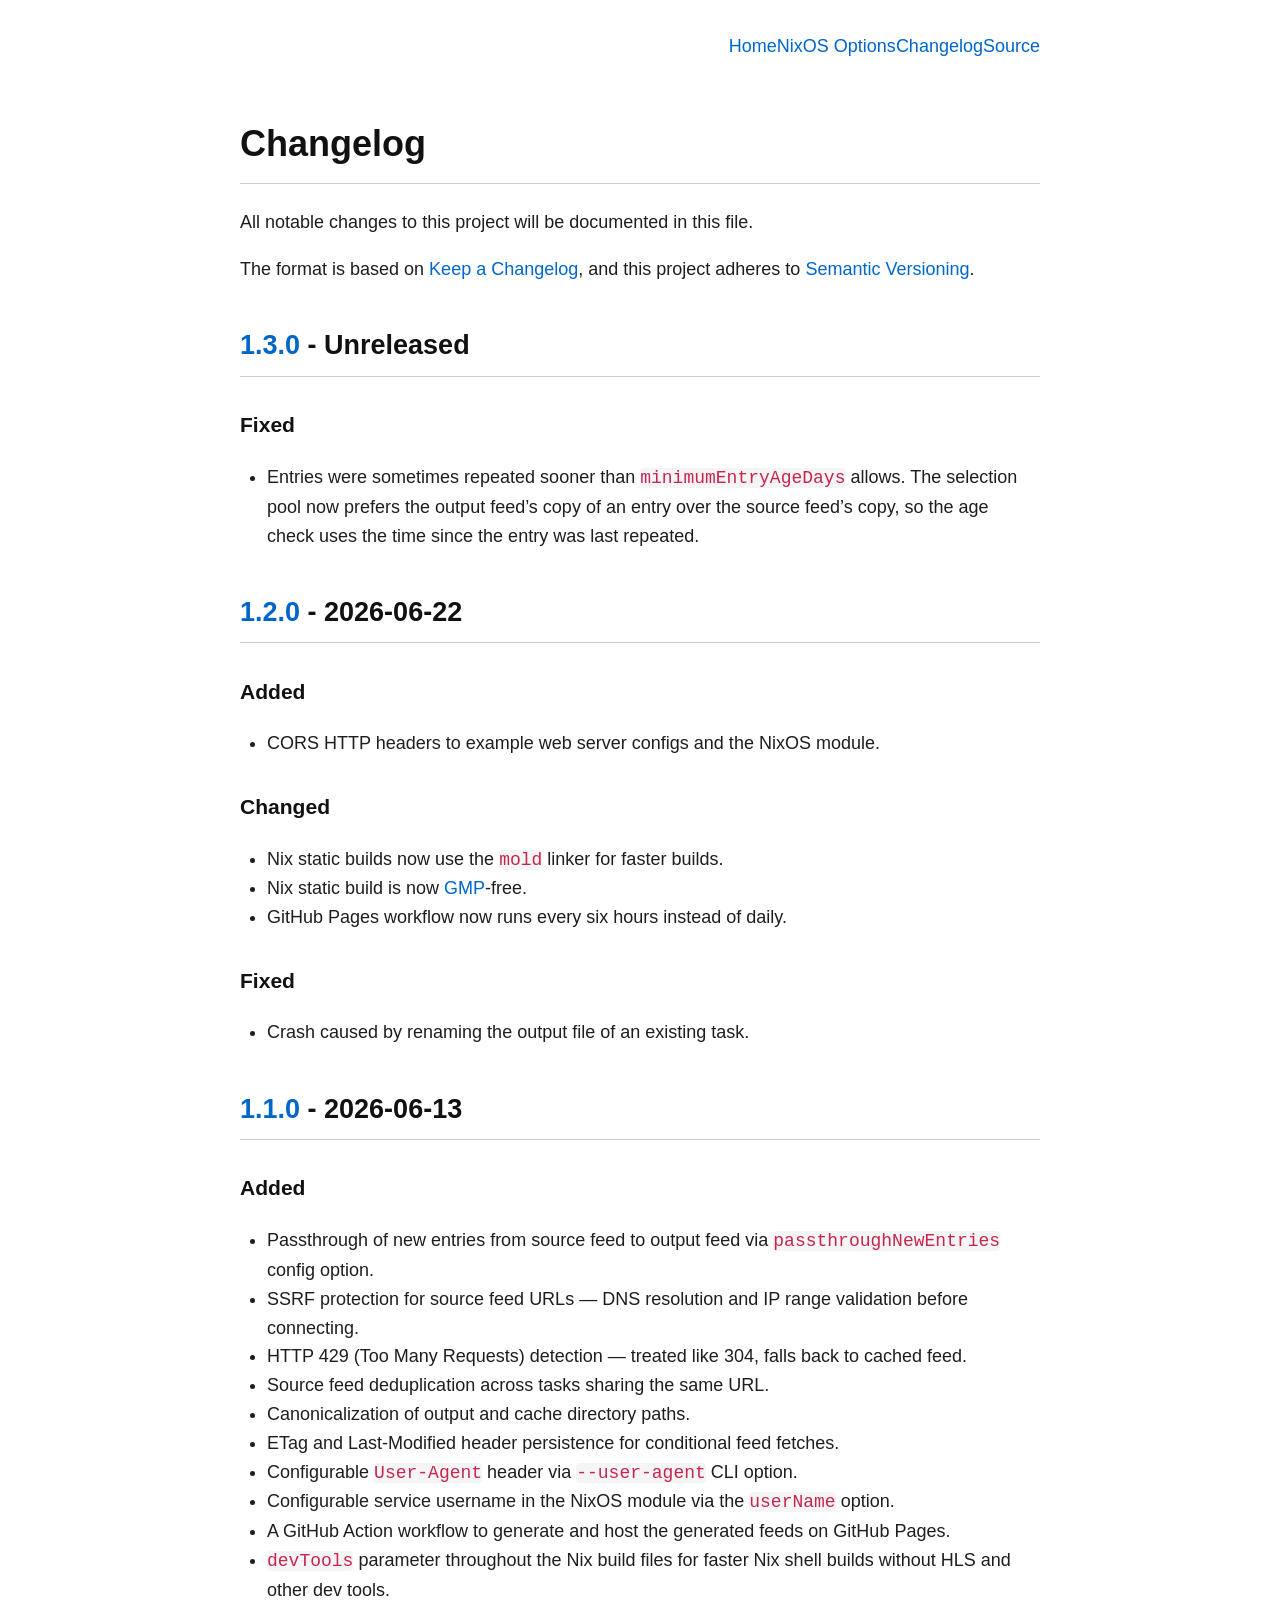
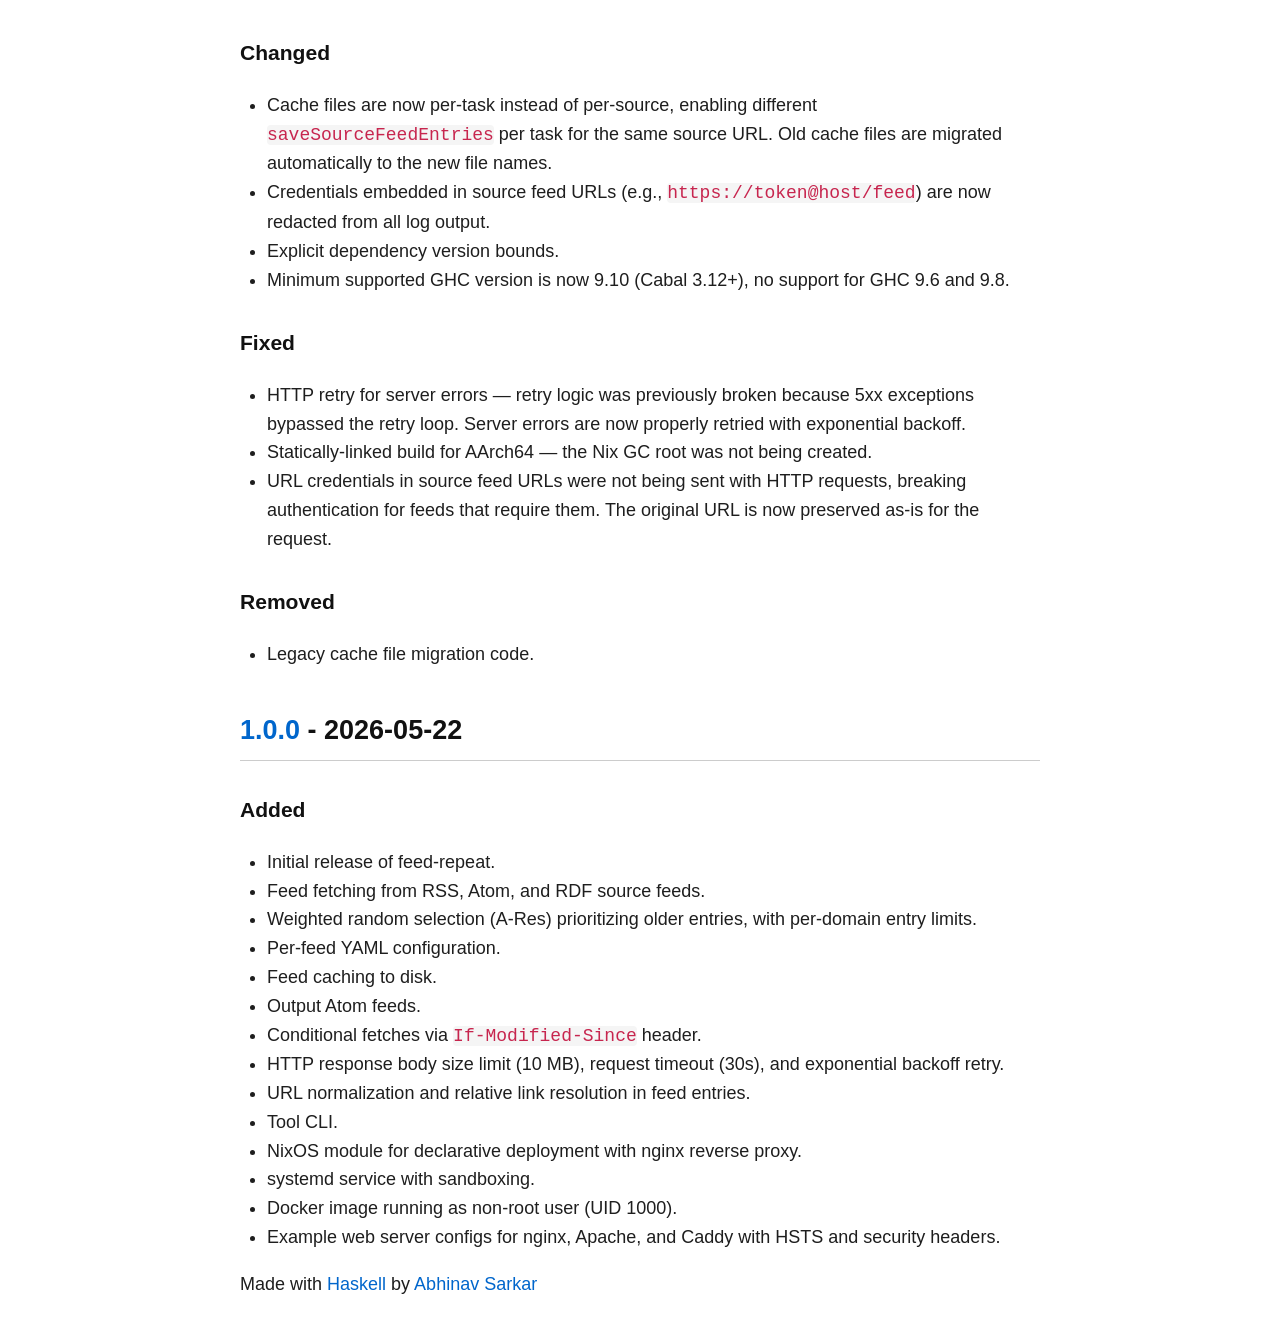
==== commit a5f3269c: "Fixes entries being repeated before minimumEntryAgeDays issue" ====
--- a/docs/CHANGELOG.html
+++ b/docs/CHANGELOG.html
@@ -43,25 +43,40 @@
 this project adheres to <a
 href="https://semver.org/spec/v2.0.0.html">Semantic Versioning</a>.</p>
 <h2 id="unreleased"><a
-href="https://github.com/abhin4v/feed-repeat/compare/1.1.0...main">1.2.0</a>
+href="https://github.com/abhin4v/feed-repeat/compare/1.2.0...main">1.3.0</a>
 - Unreleased</h2>
+<h3 id="fixed">Fixed</h3>
+<ul>
+<li>Entries were sometimes repeated sooner than
+<code>minimumEntryAgeDays</code> allows. The selection pool now prefers
+the output feed’s copy of an entry over the source feed’s copy, so the
+age check uses the time since the entry was last repeated.</li>
+</ul>
+<h2 id="section"><a
+href="https://github.com/abhin4v/feed-repeat/releases/tag/1.2.0">1.2.0</a>
+- 2026-06-22</h2>
+<h3 id="added">Added</h3>
+<ul>
+<li>CORS HTTP headers to example web server configs and the NixOS
+module.</li>
+</ul>
 <h3 id="changed">Changed</h3>
 <ul>
-<li>Nix static builds now use <code>lld</code> linker for faster
+<li>Nix static builds now use the <code>mold</code> linker for faster
 builds.</li>
 <li>Nix static build is now <a
 href="https://gmplib.org/">GMP</a>-free.</li>
 <li>GitHub Pages workflow now runs every six hours instead of
 daily.</li>
 </ul>
-<h3 id="fixed">Fixed</h3>
+<h3 id="fixed-1">Fixed</h3>
 <ul>
 <li>Crash caused by renaming the output file of an existing task.</li>
 </ul>
-<h2 id="section"><a
+<h2 id="section-1"><a
 href="https://github.com/abhin4v/feed-repeat/releases/tag/1.1.0">1.1.0</a>
 - 2026-06-13</h2>
-<h3 id="added">Added</h3>
+<h3 id="added-1">Added</h3>
 <ul>
 <li>Passthrough of new entries from source feed to output feed via
 <code>passthroughNewEntries</code> config option.</li>
@@ -95,7 +110,7 @@
 <li>Minimum supported GHC version is now 9.10 (Cabal 3.12+), no support
 for GHC 9.6 and 9.8.</li>
 </ul>
-<h3 id="fixed-1">Fixed</h3>
+<h3 id="fixed-2">Fixed</h3>
 <ul>
 <li>HTTP retry for server errors — retry logic was previously broken
 because 5xx exceptions bypassed the retry loop. Server errors are now
@@ -110,10 +125,10 @@
 <ul>
 <li>Legacy cache file migration code.</li>
 </ul>
-<h2 id="section-1"><a
+<h2 id="section-2"><a
 href="https://github.com/abhin4v/feed-repeat/releases/tag/1.0.0">1.0.0</a>
 - 2026-05-22</h2>
-<h3 id="added-1">Added</h3>
+<h3 id="added-2">Added</h3>
 <ul>
 <li>Initial release of feed-repeat.</li>
 <li>Feed fetching from RSS, Atom, and RDF source feeds.</li>
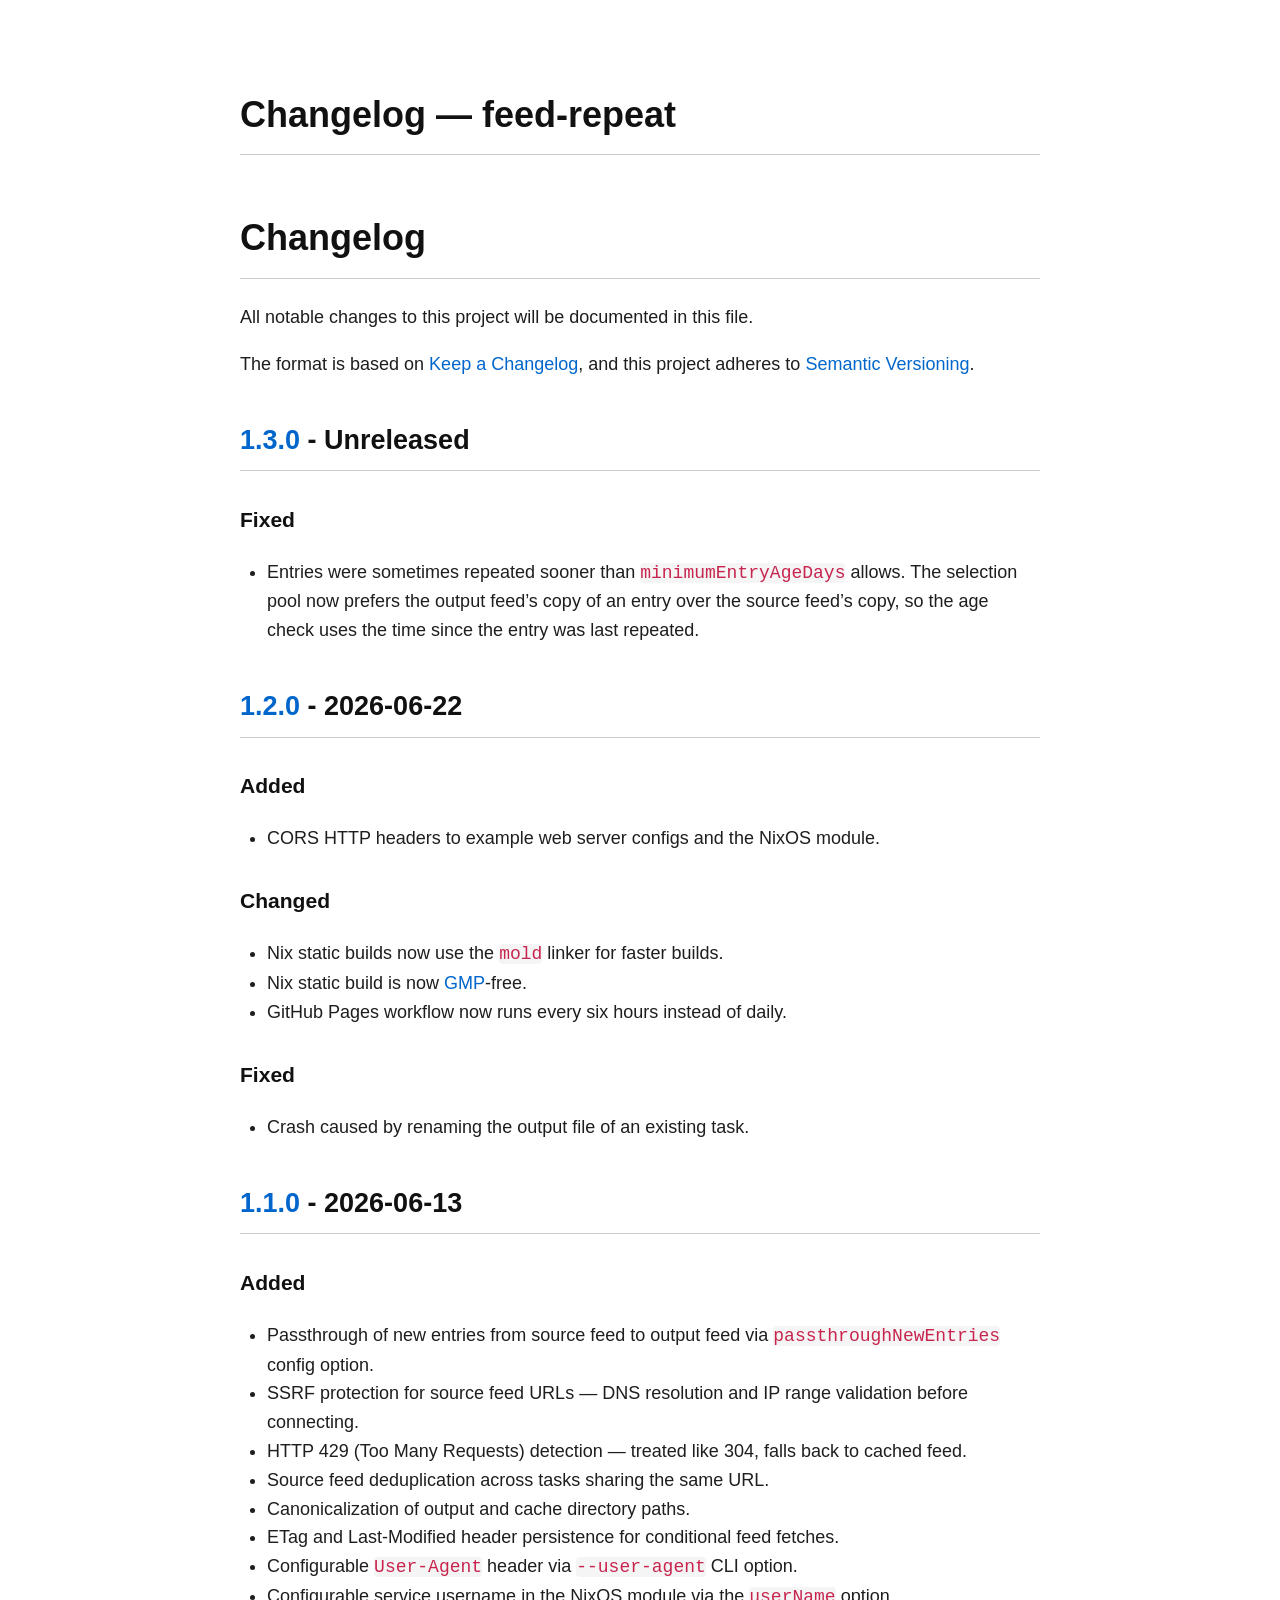
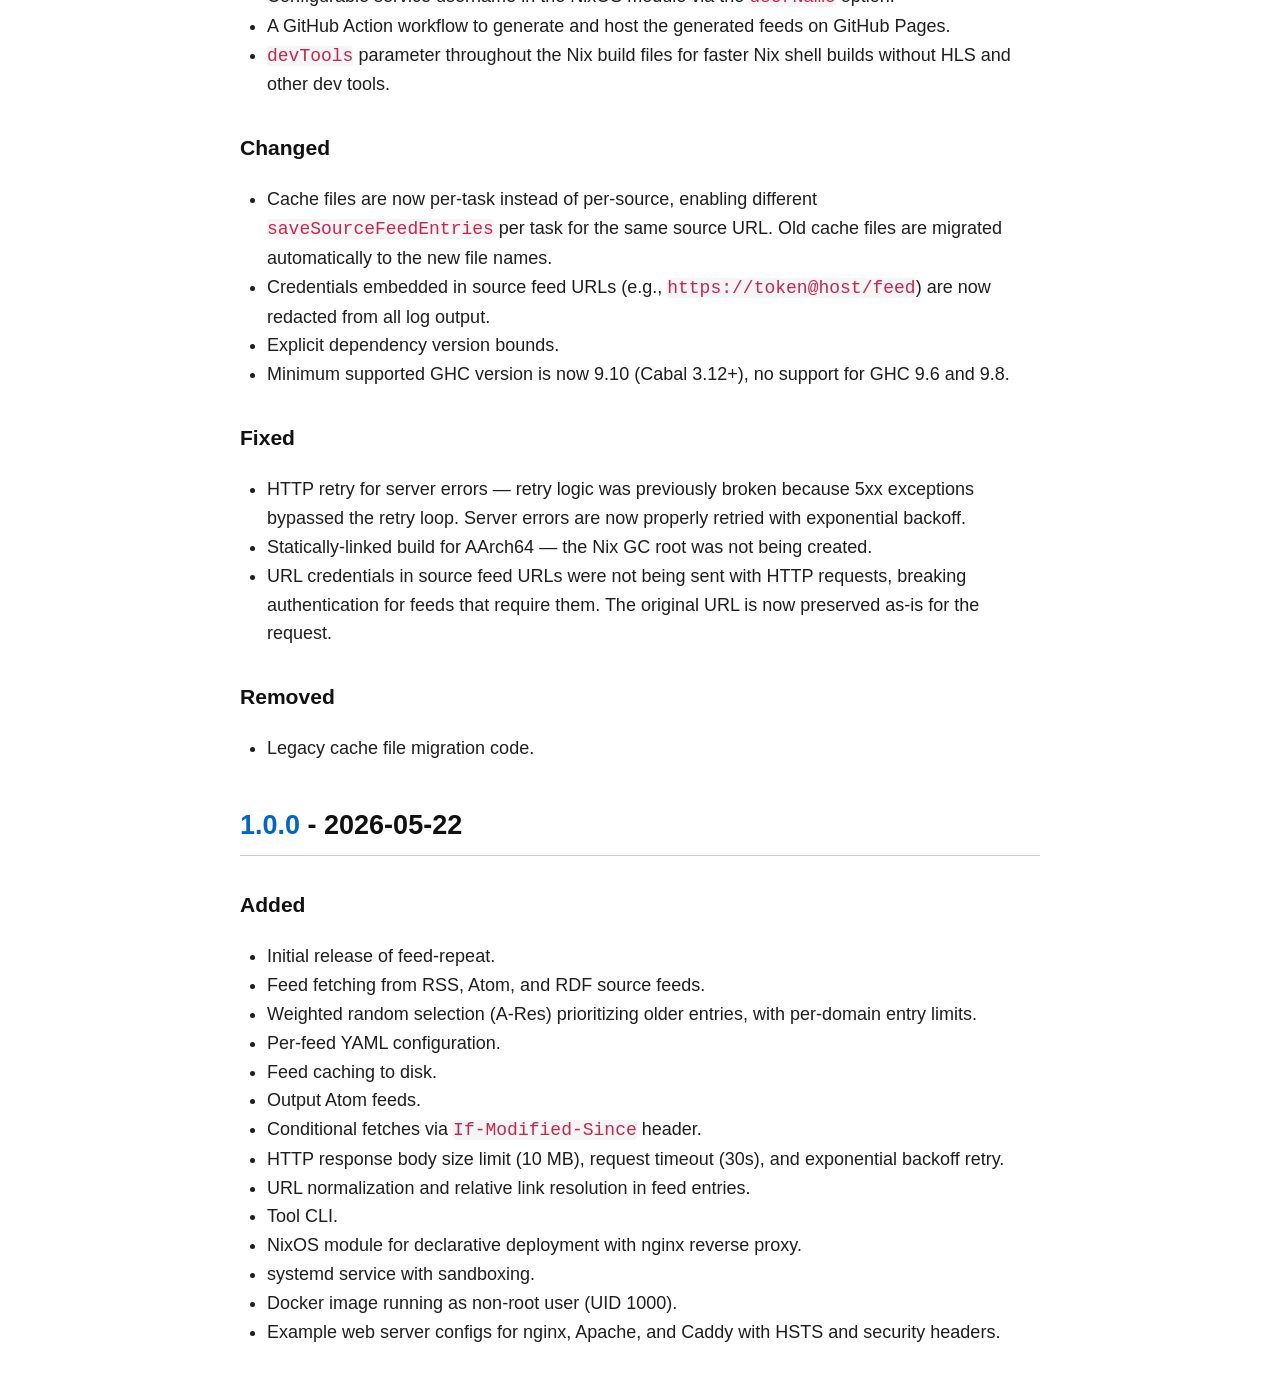
==== commit fb9bae8f: "Merge remote-tracking branch 'up/main'" ====
--- a/docs/CHANGELOG.html
+++ b/docs/CHANGELOG.html
@@ -23,18 +23,11 @@
     .display.math{display: block; text-align: center; margin: 0.5rem auto;}
   </style>
   <link rel="stylesheet" href="light.css" />
-<script>
-  if (location.hostname === "abhin4v.github.io") {
-    location.replace(
-      "https://projects.abhinavsarkar.net/feed-repeat/" +
-      location.pathname.replace(/^\/feed-repeat\//, "")
-    );
-  }
-</script>
 </head>
 <body>
-<nav><a href="https://projects.abhinavsarkar.net/feed-repeat/">Home</a><a href="https://projects.abhinavsarkar.net/feed-repeat/nix-module-options.html">NixOS Options</a><a href="https://projects.abhinavsarkar.net/feed-repeat/CHANGELOG.html">Changelog</a><a href="https://github.com/abhin4v/feed-repeat">Source</a></nav>
-
+<header id="title-block-header">
+<h1 class="title">Changelog — feed-repeat</h1>
+</header>
 <h1 id="changelog">Changelog</h1>
 <p>All notable changes to this project will be documented in this
 file.</p>
@@ -149,6 +142,5 @@
 <li>Example web server configs for nginx, Apache, and Caddy with HSTS
 and security headers.</li>
 </ul>
-<footer>Made with <a href="https://www.haskell.org/">Haskell</a> by <a href="https://projects.abhinavsarkar.net/">Abhinav Sarkar</a></footer>
 </body>
 </html>
